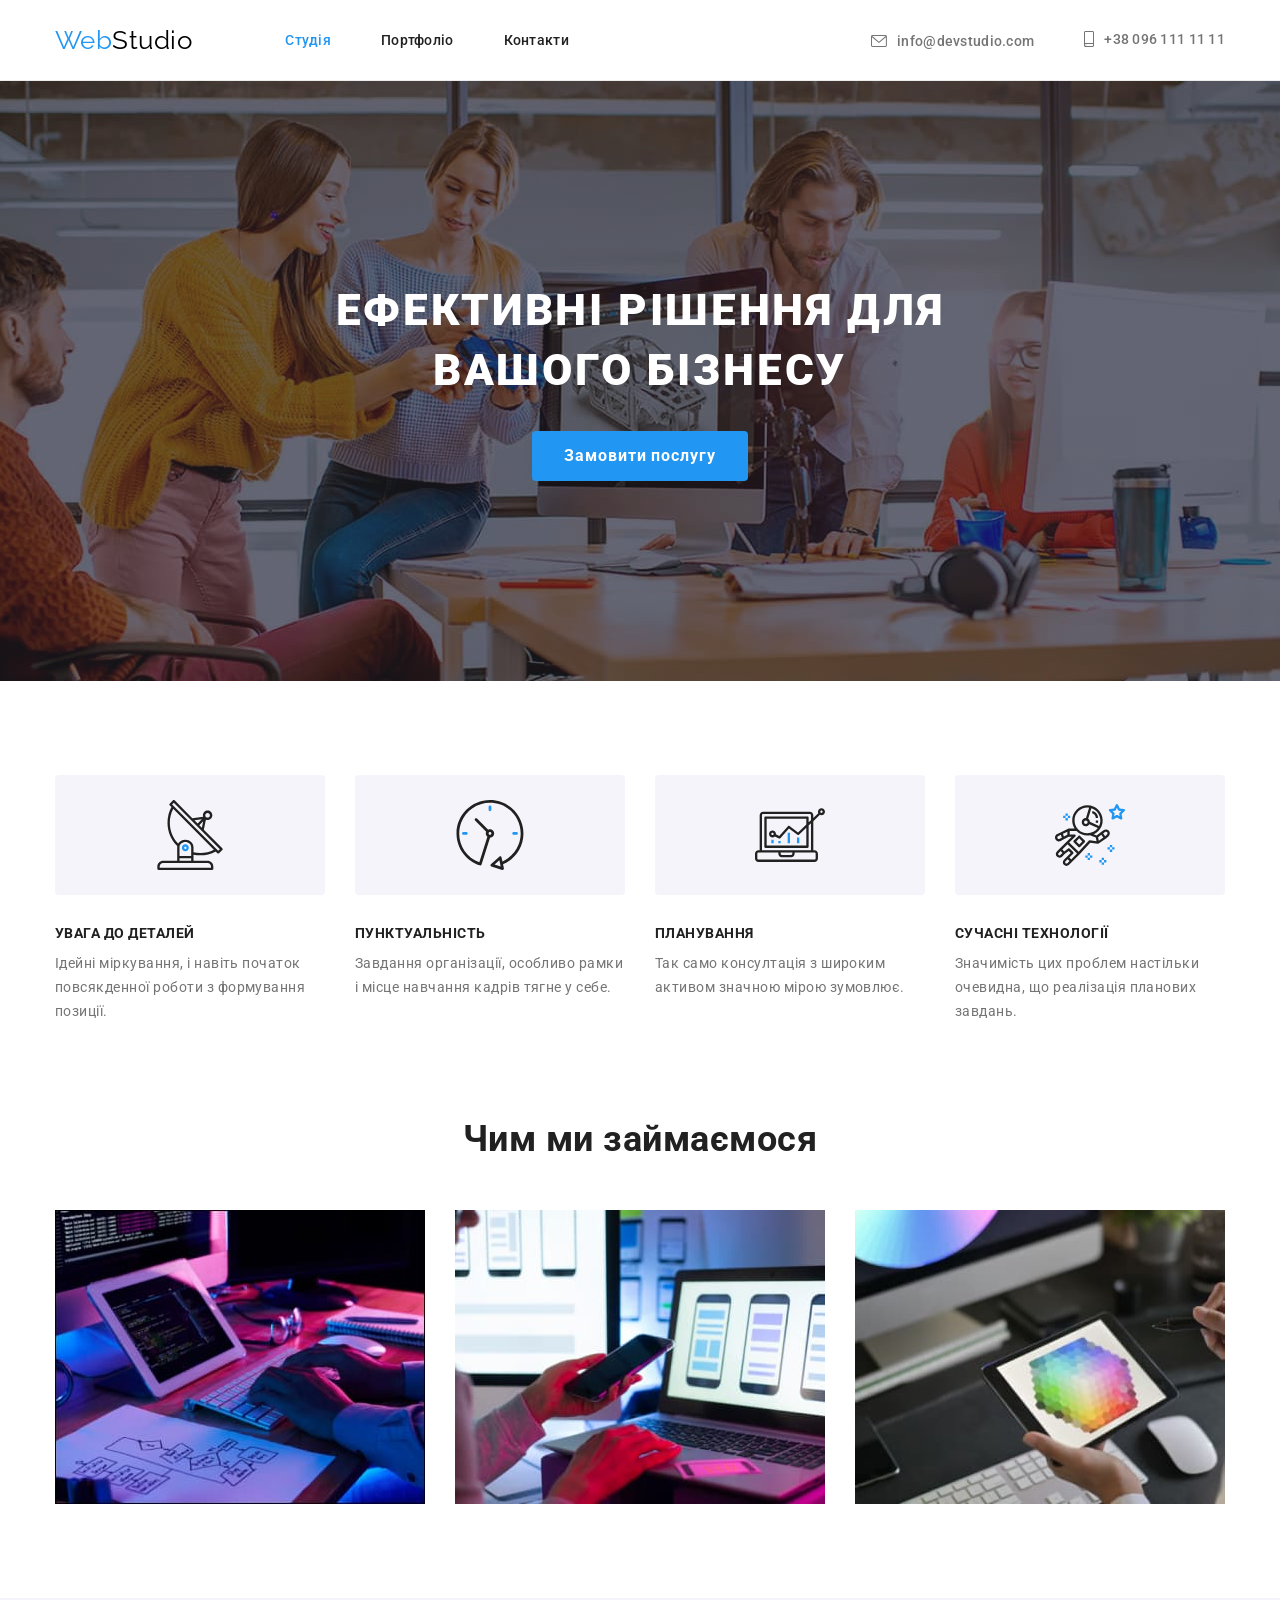
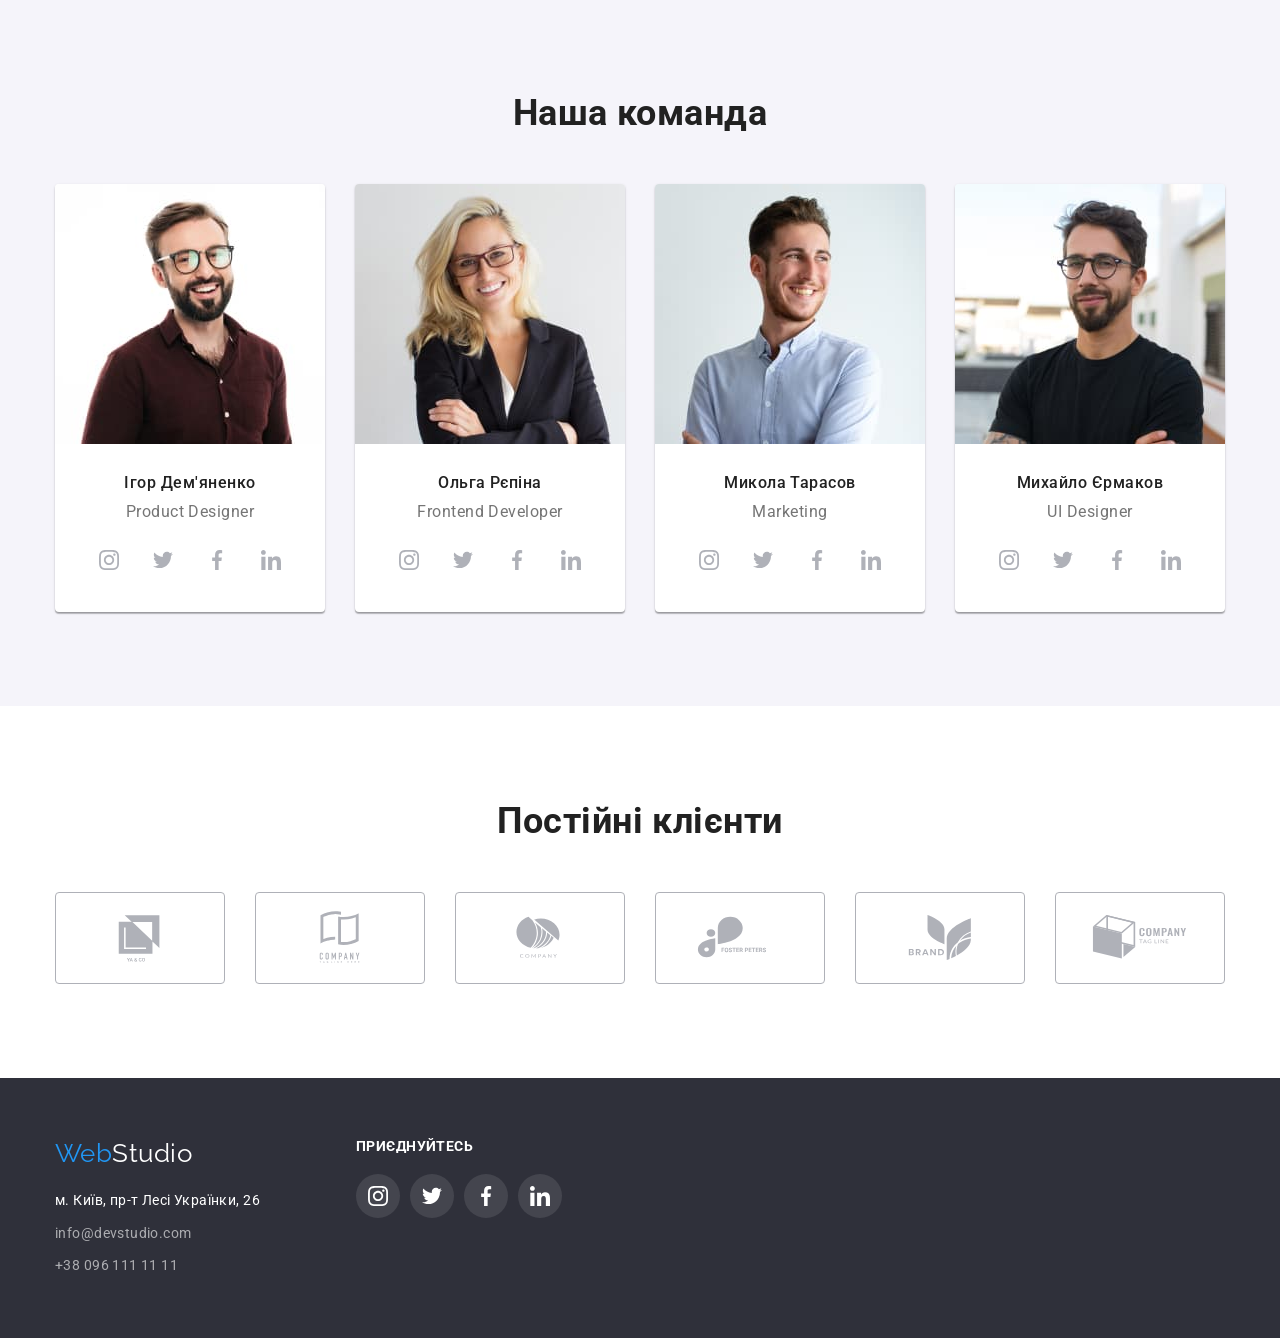
==== index.html @ 8eaf5318 "Клонувала всі файли з попереднього дз" ====
<!DOCTYPE html>
<html lang="uk">
  <head>
    <meta charset="UTF-8" />
    <meta http-equiv="X-UA-Compatible" content="IE=edge" />
    <meta name="viewport" content="width=je, initial-scale=1.0" />
    <title>Студія</title>
    <link rel="preconnect" href="https://fonts.googleapis.com" />
    <link rel="preconnect" href="https://fonts.gstatic.com" crossorigin />
    <link
      href="https://fonts.googleapis.com/css2?family=Raleway:wght@700&family=Roboto:wght@400;500;700;900&display=swap"
      rel="stylesheet"
    />
    <link
      rel="stylesheet"
      href="https://cdnjs.cloudflare.com/ajax/libs/modern-normalize/1.1.0/modern-normalize.min.css"
      integrity="sha512-wpPYUAdjBVSE4KJnH1VR1HeZfpl1ub8YT/NKx4PuQ5NmX2tKuGu6U/JRp5y+Y8XG2tV+wKQpNHVUX03MfMFn9Q=="
      crossorigin="anonymous"
      referrerpolicy="no-referrer"
    />
    <link rel="stylesheet" href="./css/styles.css" />
  </head>
  <body>
    <header class="header">
      <div class="container header-nav">
        <nav class="header-nav">
          <a class="logo link" href="./index.html"> <span class="logo-el">Web</span>Studio </a>

          <ul class="header-nav-list list">
            <li class="header-nav-list-item">
              <a class="link current" href="./index.html">Студія</a>
            </li>
            <li class="header-nav-list-item">
              <a class="link" href="./portfolio.html">Портфоліо</a>
            </li>
            <li class="header-nav-list-item"><a class="link" href="">Контакти</a></li>
          </ul>
        </nav>

        <ul class="header-contact-list list">
          <li class="header-contact-list-item">
            <a class="contact link" href="mailto:info@devstudio.com">
              <svg class="contact-icon" width="16" height="12">
                <use href="./images/icons.svg#icon-envelope"></use>
              </svg>
              info@devstudio.com
            </a>
          </li>
          <li class="header-contact-list-item">
            <a class="contact link" href="tel:+380961111111">
              <svg class="contact-icon" width="10" height="16">
                <use href="./images/icons.svg#icon-smartphone"></use>
              </svg>
              +38 096 111 11 11</a
            >
          </li>
        </ul>
      </div>
    </header>
    <main>
      <section class="hero section overlay">
        <div class="container">
          <h1 class="hero-title">Ефективні рішення для вашого бізнесу</h1>
          <button class="button hero-btn" type="button">Замовити послугу</button>
        </div>
      </section>
      <section class="features section">
        <div class="container">
          <h2 class="visually-hidden">Особливості</h2>
          <ul class="features-list list">
            <li class="features-list-item">
              <div class="icon-thumb">
                <svg class="features-icon">
                  <use href="./images/icons.svg#icon-antenna" width="70" height="70"></use>
                </svg>
              </div>
              <h3 class="features-subtitle">Увага до деталей</h3>
              <p class="features-text">
                Ідейні міркування, і навіть початок повсякденної роботи з формування позиції.
              </p>
            </li>
            <li class="features-list-item">
              <div class="icon-thumb">
                <svg class="features-icon">
                  <use href="./images/icons.svg#icon-clock" width="70" height="70"></use>
                </svg>
              </div>
              <h3 class="features-subtitle">Пунктуальність</h3>
              <p class="features-text">
                Завдання організації, особливо рамки і місце навчання кадрів тягне у себе.
              </p>
            </li>
            <li class="features-list-item">
              <div class="icon-thumb">
                <svg class="features-icon">
                  <use href="./images/icons.svg#icon-diagram" width="70" height="70"></use>
                </svg>
              </div>
              <h3 class="features-subtitle">Планування</h3>
              <p class="features-text">
                Так само консултація з широким активом значною мірою зумовлює.
              </p>
            </li>
            <li class="features-list-item">
              <div class="icon-thumb">
                <svg class="features-icon">
                  <use href="./images/icons.svg#icon-astronaut" width="70" height="70"></use>
                </svg>
              </div>
              <h3 class="features-subtitle">Сучасні технології</h3>
              <p class="features-text">
                Значимість цих проблем настільки очевидна, що реалізація планових завдань.
              </p>
            </li>
          </ul>
        </div>
      </section>
      <section class="tasks section">
        <div class="container">
          <h2 class="section-title">Чим ми займаємося</h2>
          <ul class="tasks-list list">
            <li class="tasks-list-item">
              <img src="./images/img-1.jpg" alt="процес набору коду" width="370" height="294" />
            </li>
            <li class="tasks-list-item">
              <img
                src="./images/img-2.jpg"
                alt="процес створення мобільного застосунку"
                width="370"
                height="294"
              />
            </li>
            <li class="tasks-list-item">
              <img src="./images/img-3.jpg" alt="палітра кольорів" width="370" height="294" />
            </li>
          </ul>
        </div>
      </section>
      <section class="team section">
        <div class="container">
          <h2 class="section-title">Наша команда</h2>
          <ul class="team-list list">
            <li class="team-list-item">
              <img
                src="./images/member-1.jpg"
                alt="молодий бородатий хлопець в окулярах, посміхається"
                width="270"
                height="260"
              />
              <h3 class="team-subtitle">Ігор Дем'яненко</h3>
              <p class="team-dscr">Product Designer</p>
              <ul class="icon-list list">
                <li class="icon-item">
                  <a class="sc-link link" href="">
                    <svg class="sm-icon">
                      <use href="./images/icons.svg#icon-instagram" width="20" height="20"></use>
                    </svg>
                  </a>
                </li>
                <li class="icon-item">
                  <a class="sc-link link" href="">
                    <svg class="sm-icon">
                      <use href="./images/icons.svg#icon-twitter" width="20" height="20"></use>
                    </svg>
                  </a>
                </li>
                <li class="icon-item">
                  <a class="sc-link link" href="">
                    <svg class="sm-icon">
                      <use href="./images/icons.svg#icon-facebook" width="20" height="20"></use>
                    </svg>
                  </a>
                </li>
                <li class="icon-item">
                  <a class="sc-link link" href="">
                    <svg class="sm-icon">
                      <use href="./images/icons.svg#icon-linkedin" width="20" height="20"></use>
                    </svg>
                  </a>
                </li>
              </ul>
            </li>
            <li class="team-list-item">
              <img
                src="./images/member-2.jpg"
                alt="молода білява дівчина в окулярах, посміхається"
                width="270"
                height="260"
              />
              <h3 class="team-subtitle">Ольга Рєпіна</h3>
              <p class="team-dscr">Frontend Developer</p>
              <ul class="icon-list list">
                <li class="icon-item">
                  <a class="sc-link link" href="">
                    <svg class="sm-icon">
                      <use href="./images/icons.svg#icon-instagram" width="20" height="20"></use>
                    </svg>
                  </a>
                </li>
                <li class="icon-item">
                  <a class="sc-link link" href="">
                    <svg class="sm-icon">
                      <use href="./images/icons.svg#icon-twitter" width="20" height="20"></use>
                    </svg>
                  </a>
                </li>
                <li class="icon-item">
                  <a class="sc-link link" href="">
                    <svg class="sm-icon">
                      <use href="./images/icons.svg#icon-facebook" width="20" height="20"></use>
                    </svg>
                  </a>
                </li>
                <li class="icon-item">
                  <a class="sc-link link" href="">
                    <svg class="sm-icon">
                      <use href="./images/icons.svg#icon-linkedin" width="20" height="20"></use>
                    </svg>
                  </a>
                </li>
              </ul>
            </li>
            <li class="team-list-item">
              <img
                src="./images/member-3.jpg"
                alt="молодий хлопець із русим волоссям та карими очима, посміхається"
                width="270"
                height="260"
              />
              <h3 class="team-subtitle">Микола Тарасов</h3>
              <p class="team-dscr">Marketing</p>
              <ul class="icon-list list">
                <li class="icon-item">
                  <a class="sc-link link" href="">
                    <svg class="sm-icon">
                      <use href="./images/icons.svg#icon-instagram" width="20" height="20"></use>
                    </svg>
                  </a>
                </li>
                <li class="icon-item">
                  <a class="sc-link link" href="">
                    <svg class="sm-icon">
                      <use href="./images/icons.svg#icon-twitter" width="20" height="20"></use>
                    </svg>
                  </a>
                </li>
                <li class="icon-item">
                  <a class="sc-link link" href="">
                    <svg class="sm-icon">
                      <use href="./images/icons.svg#icon-facebook" width="20" height="20"></use>
                    </svg>
                  </a>
                </li>
                <li class="icon-item">
                  <a class="sc-link link" href="">
                    <svg class="sm-icon">
                      <use href="./images/icons.svg#icon-linkedin" width="20" height="20"></use>
                    </svg>
                  </a>
                </li>
              </ul>
            </li>
            <li class="team-list-item">
              <img
                src="./images/member-4.jpg"
                alt="молодий бородатий хлопець в окулярах, посміхається"
                width="270"
                height="260"
              />
              <h3 class="team-subtitle">Михайло Єрмаков</h3>
              <p class="team-dscr">UI Designer</p>
              <ul class="icon-list list">
                <li class="icon-item">
                  <a class="sc-link link" href="">
                    <svg class="sm-icon">
                      <use href="./images/icons.svg#icon-instagram" width="20" height="20"></use>
                    </svg>
                  </a>
                </li>
                <li class="icon-item">
                  <a class="sc-link link" href="">
                    <svg class="sm-icon">
                      <use href="./images/icons.svg#icon-twitter" width="20" height="20"></use>
                    </svg>
                  </a>
                </li>
                <li class="icon-item">
                  <a class="sc-link link" href="">
                    <svg class="sm-icon">
                      <use href="./images/icons.svg#icon-facebook" width="20" height="20"></use>
                    </svg>
                  </a>
                </li>
                <li class="icon-item">
                  <a class="sc-link link" href="">
                    <svg class="sm-icon">
                      <use href="./images/icons.svg#icon-linkedin" width="20" height="20"></use>
                    </svg>
                  </a>
                </li>
              </ul>
            </li>
          </ul>
        </div>
      </section>
      <section class="clients section">
        <div class="container">
          <h2 class="section-title">Постійні клієнти</h2>
          <ul class="clients-list list">
            <li class="clients-list-item">
              <a href="" class="clients-logo-link link">
                <svg class="client-logo-icon">
                  <use href="./images/icons.svg#icon-client-1"></use>
                </svg>
              </a>
            </li>
            <li class="clients-list-item">
              <a href="" class="clients-logo-link link">
                <svg class="client-logo-icon">
                  <use href="./images/icons.svg#icon-client-2"></use>
                </svg>
              </a>
            </li>
            <li class="clients-list-item">
              <a href="" class="clients-logo-link link">
                <svg class="client-logo-icon">
                  <use href="./images/icons.svg#icon-client-3"></use>
                </svg>
              </a>
            </li>
            <li class="clients-list-item">
              <a href="" class="clients-logo-link link">
                <svg class="client-logo-icon">
                  <use href="./images/icons.svg#icon-client-4"></use>
                </svg>
              </a>
            </li>
            <li class="clients-list-item">
              <a href="" class="clients-logo-link link">
                <svg class="client-logo-icon">
                  <use href="./images/icons.svg#icon-client-5"></use>
                </svg>
              </a>
            </li>
            <li class="clients-list-item">
              <a href="" class="clients-logo-link link">
                <svg class="client-logo-icon">
                  <use href="./images/icons.svg#icon-client-6"></use>
                </svg>
              </a>
            </li>
          </ul>
        </div>
      </section>
    </main>
    <footer class="bottom">
      <div class="container footer-cont">
        <div class="address-cont">
          <a class="logo link" href="./index.html">
            <span class="logo-el">Web</span><span class="logo-second-el">Studio</span>
          </a>

          <address class="bottom-address">
            <ul class="list">
              <li class="item">
                <a
                  class="location link"
                  href="https://goo.gl/maps/XTCoDR42a1oY24pP7"
                  target="_blank"
                  rel="noopener noreferrer nofollow"
                  >м. Київ, пр-т Лесі Українки, 26</a
                >
              </li>
              <li class="item">
                <a class="contact link" href="mailto:info@devstudio.com">info@devstudio.com</a>
              </li>
              <li class="item">
                <a class="contact link" href="tel:+380961111111">+38 096 111 11 11</a>
              </li>
            </ul>
          </address>
        </div>

        <div class="footer-sm-links">
          <p class="footer-text">приєднуйтесь</p>
          <ul class="fotter-sm-links-list list">
            <li class="footer-sm-item">
              <a href="" class="footer-sm-link link">
                <svg class="footer-link-icon">
                  <use href="./images/icons.svg#icon-instagram" width="20" height="20"></use>
                </svg>
              </a>
            </li>
            <li class="footer-sm-item">
              <a href="" class="footer-sm-link link">
                <svg class="footer-link-icon">
                  <use href="./images/icons.svg#icon-twitter" width="20" height="20"></use>
                </svg>
              </a>
            </li>
            <li class="footer-sm-item">
              <a href="" class="footer-sm-link link">
                <svg class="footer-link-icon">
                  <use href="./images/icons.svg#icon-facebook" width="20" height="20"></use>
                </svg>
              </a>
            </li>
            <li class="footer-sm-item">
              <a href="" class="footer-sm-link link">
                <svg class="footer-link-icon">
                  <use href="./images/icons.svg#icon-linkedin" width="20" height="20"></use>
                </svg>
              </a>
            </li>
          </ul>
        </div>
      </div>
    </footer>
  </body>
</html>
---- css/styles.css ----
:root {
  --card-set-gap-margin: 30px;

  --primary-text-color: #757575;
  --title-text-color: #212121;
  --link-address-bottom-color: rgba(255, 255, 255, 0.6);
  --accent-color: #2196f3;
  --logo-second-color: #000000;

  --primary-white-color: #ffffff;
  --accent-background-color: #2f303a;
  --second-accent-background-color: #f5f4fa;
}

body {
  background-color: var(--primary-white-color);
  color: var(--primary-text-color);
  font-family: 'Roboto', sans-serif;
  letter-spacing: 0.03em;
}

h1,
h2,
h3,
h4,
h5,
h6,
p {
  margin: 0;
}
img {
  display: block;
  max-width: 100%;
}
/* Центрування контенту */
.container {
  width: 1200px;
  margin-left: auto;
  margin-right: auto;
  padding-left: 15px;
  padding-right: 15px;
}
.section {
  padding-top: 94px;
  padding-bottom: 94px;
}
/* Обнулення маркування списків */
.list {
  list-style: none;
  padding-left: 0;
  margin-top: 0;
  margin-bottom: 0;
}

/*Загальне для посилань*/
.link {
  text-decoration: none;
  color: var(--primary-text-color);
}

/* Загальне для кнопок */
.button {
  display: inline-block;
  border: transparent;
  border-radius: 4px;
  font-family: inherit;
  letter-spacing: 0.03em;
  cursor: pointer;
  padding-left: 0;
  padding-right: 0;
}
.visually-hidden {
  position: absolute;
  white-space: nowrap;
  width: 1px;
  height: 1px;
  overflow: hidden;
  border: 0;
  padding: 0;
  clip: rect(0 0 0 0);
  clip-path: inset(50%);
  margin: -1px;
}

/* ----------HEADER---------- */
.header {
  width: auto;
  border-bottom: 1px solid #ececec;
}

/* Лого */
.logo {
  color: var(--logo-second-color);
  font-family: 'Raleway', sans-serif;
  font-size: 26px;
  line-height: 1.19;
}
.logo-el {
  color: var(--accent-color);
}

/*Навігація*/
.header-nav {
  display: flex;
  align-items: center;
}

.header-nav-list {
  font-weight: 500;
  display: flex;
  margin-top: 0;
  margin-bottom: 0;
  margin-left: 93px;
}
.header-nav-list-item + .header-nav-list-item {
  margin-left: 50px;
}
.header-nav-list .link {
  display: block;
  padding-top: 32px;
  padding-bottom: 32px;

  color: var(--title-text-color);
  letter-spacing: 0.02em;
  font-size: 14px;
  line-height: 1.17;
}
.header-nav-list .link:hover,
.header-nav-list .link:focus {
  color: var(--accent-color);
}
.header-contact-list {
  display: flex;
  align-items: baseline;
  margin-left: auto;
}

.header-contact-list-item + .header-contact-list-item {
  margin-left: 50px;
}

/* Виділення поточної сторінки кольором*/
.header-nav-list .link.current {
  color: var(--accent-color);
}
/* Виділення і псевдостани посилань на сторінки*/
.header .contact {
  color: var(--primary-text-color);
  fill: var(--primary-text-color);
  letter-spacing: 0.02em;
  font-weight: 500;
  font-size: 14px;
}

.header-contact-list-item .contact {
  display: flex;
  align-items: center;
}
.contact-icon {
  fill: currentColor;
  margin-right: 10px;
}

.contact.link:hover,
.contact.link:focus {
  color: var(--accent-color);
}

/* -------CТУДІЯ-------*/

/* Герой */
.hero {
  width: auto;
  height: 600px;
  padding-top: 200px;
  padding-bottom: 200px;

  text-align: center;
}
.overlay {
  margin-left: auto;
  margin-right: auto;

  height: 600px;
  max-width: 1600px;
  background-color: var(--accent-background-color);
  background-image: linear-gradient(rgba(47, 48, 58, 0.4), rgba(47, 48, 58, 0.4)),
    url(../images/fone-img.jpg);
  background-repeat: no-repeat;
  background-size: cover;
  background-position: top;
}
.hero-title {
  max-width: 696px;
  margin: auto;
  margin-bottom: 30px;

  color: var(--primary-white-color);
  font-size: 44px;
  line-height: 1.36;
  font-weight: 900;
  letter-spacing: 0.06em;
  text-align: center;
  text-transform: uppercase;
}

/* Кнопка Замовити послугу */
.btn {
  display: flex;
  justify-content: center;
}
.hero-btn {
  padding-top: 10px;
  padding-bottom: 10px;
  width: 216px;

  color: var(--primary-white-color);
  background-color: var(--accent-color);
  letter-spacing: 0.06em;
  font-size: 16px;
  line-height: 1.875;
  font-weight: 700;
}

/* Особливості */
/* h2 */
.section-title {
  margin-bottom: 50px;

  color: var(--title-text-color);
  font-size: 36px;
  line-height: 1.17;
  font-weight: 700;
  text-align: center;
}
.features {
  width: auto;
  padding-bottom: 0;
}
.features-list {
  display: flex;
  flex-wrap: wrap;
  align-items: flex-start;
  justify-content: center;
  width: 1200px;
  margin: 0;
  padding: 0;
  margin-right: calc(-1 + var(--card-set-gap-margin));
}
.features-list-item {
  width: 270px;
  flex-basis: calc(100% / 3 var(--card-set-gap-margin));
  margin-right: var(--card-set-gap-margin);
}
.icon-thumb {
  display: flex;
  justify-content: center;
  align-items: center;
  margin-bottom: 30px;
  border-radius: 4px;
  width: 270px;
  height: 120px;
  background-color: var(--second-accent-background-color);
}
.features-icon {
  width: 70px;
  height: 70px;
}
.features-subtitle {
  margin-bottom: 10px;

  font-size: 14px;
  line-height: 1.17;
  color: var(--title-text-color);
  text-transform: uppercase;
}
.features-text {
  margin-bottom: 0;
  font-size: 14px;
  line-height: 1.71;
}

/* Чим ми займаємося */
.tasks {
  width: auto;
}
.tasks-list {
  display: flex;
  justify-content: center;
  flex-wrap: wrap;
  width: 1200px;
  margin: 0;
  padding: 0;
  margin-right: calc(-1 + var(--card-set-gap-margin));
}
.tasks-list-item {
  flex-basis: calc(100% / 3 var(--card-set-gap-margin));
  margin-right: var(--card-set-gap-margin);
}

/* Наша команда */
.team {
  background-color: var(--second-accent-background-color);
  width: auto;
}
.team-list {
  display: flex;
  justify-content: center;
  flex-wrap: wrap;
  width: 1200px;
  margin: 0;
  padding: 0;
  margin-right: calc(-1 + var(--card-set-gap-margin));
}
.team-list img {
  margin-bottom: 30px;
}
.team-list-item {
  flex-basis: calc(100% / 4 var(--card-set-gap-margin));
  margin-right: var(--card-set-gap-margin);
  padding-top: 0;
  padding-bottom: 30px;
  width: 270px;
  background-color: var(--primary-white-color);
  border: transparent;
  border-radius: 4px;
  box-shadow: 0px 1px 3px rgba(0, 0, 0, 0.12), 0px 1px 1px rgba(0, 0, 0, 0.14),
    0px 2px 1px rgba(0, 0, 0, 0.2);
  overflow: hidden;
}
.team .title {
  color: var(--title-text-color);
}
.team-subtitle {
  margin-bottom: 10px;

  color: var(--title-text-color);
  font-size: 16px;
  line-height: 1.18;
  font-weight: 500;
  text-align: center;
}
.team-dscr {
  margin-bottom: 0px;

  font-size: 16px;
  line-height: 1.18;
  text-align: center;
}
.icon-list {
  display: flex;
  justify-content: center;
  gap: 10px;
}
.icon-item {
  margin-top: 16px;
}
.sc-link {
  display: flex;
  justify-content: center;
  align-items: center;
  width: 44px;
  height: 44px;
  border-radius: 50%;
  color: #afb1b8;
}
.sm-icon {
  width: 20px;
  height: 20px;
  fill: currentColor;
}
.sc-link:hover,
.sc-link:focus {
  background-color: var(--accent-color);
  color: var(--primary-white-color);
}
.clients {
  width: auto;
}
.clients-list {
  display: flex;
  justify-content: center;
  align-items: center;
  gap: 30px;
}
.clients-logo-link {
  display: flex;
  justify-content: center;
  align-items: center;
  width: 170px;
  height: 92px;
  color: #afb1b8;
  border: 1px solid #afb1b8;
  border-radius: 4px;
}
.client-logo-icon {
  fill: currentColor;
  width: 106px;
  height: 60px;
}
.clients-logo-link:hover,
.clients-logo-link:focus {
  color: var(--accent-color);
  border: 1px solid var(--accent-color);
}
/* Посилання на СОЦ. Мережі */

/* --------ПОРТФОЛІО----------
 */
/* Кнопки*/

.porfolio-filter-list {
  display: flex;
  align-items: center;
  justify-content: center;
  margin-bottom: 50px;
}

.porfolio-btn {
  display: block;
  padding-top: 6px;
  padding-bottom: 6px;
  padding-left: 22px;
  padding-right: 22px;

  color: var(--title-text-color);
  font-size: 16px;
  line-height: 1.62;
  font-weight: 500;
  background-color: var(--second-accent-background-color);
}
.porfolio-filter-list .main {
  padding-left: 25px;
  padding-right: 25px;
}

.filter-list-item + .filter-list-item {
  margin-left: 8px;
}

.porfolio-btn:hover,
.porfolio-btn:focus {
  background-color: var(--accent-color);
  color: var(--primary-white-color);
  box-shadow: 0px 3px 1px rgba(0, 0, 0, 0.1), 0px 1px 2px rgba(0, 0, 0, 0.08),
    0px 2px 2px rgba(0, 0, 0, 0.12);
}

/* Картки з проєктами */
.portfolio-card-set {
  display: flex;
  flex-wrap: wrap;
  width: 1200px;
  margin: 0;
  padding: 0;
  margin-bottom: calc(-1 + var(--card-set-gap-margin));
  margin-right: calc(-1 + var(--card-set-gap-margin));
}
.portfolio-card-set > .card {
  flex-basis: calc(100% / 3 var(--card-set-gap-margin));
  margin-right: var(--card-set-gap-margin);
  margin-bottom: var(--card-set-gap-margin);
}

.card-set-link {
  text-decoration: none;
  display: block;
}

.card-dscr {
  padding: 20px 24px;
  border: 1px solid #eeeeee;
}
.card-dscr > .title {
  margin-bottom: 4px;
  color: var(--title-text-color);
  font-size: 18px;
  line-height: 2;
  letter-spacing: 0.06em;
}
.card-dscr > .text {
  margin-bottom: 20;

  color: var(--primary-text-color);
  font-size: 16px;
  line-height: 1.87;
  letter-spacing: 0.03em;
}
.card-set-link:hover,
.card-set-link:focus {
  box-shadow: 0px 1px 1px rgba(0, 0, 0, 0.12), 0px 4px 4px rgba(0, 0, 0, 0.06),
    1px 4px 6px rgba(0, 0, 0, 0.16);
}
/* ----------FOOTER---------- */
.bottom {
  display: flex;
  background-color: var(--accent-background-color);
  width: auto;
  padding-top: 60px;
  padding-bottom: 60px;
}

.logo-second-el {
  padding-top: 60px;
  padding-bottom: 60px;
  color: var(--primary-white-color);
}

.bottom-address {
  font-style: normal;
  font-size: 14px;
  line-height: 1.71;
  margin-top: 20px;
}

.bottom-address .item + .item {
  margin-top: 9px;
}

.location {
  color: var(--primary-white-color);
  letter-spacing: 0.03em;
}
.bottom .contact {
  color: var(--link-address-bottom-color);
  letter-spacing: 0.03em;
}
.footer-cont {
  display: flex;
}
.address-cont {
  margin-right: 70px;
  width: 231px;
}
.footer-sm-links {
  display: inline-block;
  align-items: flex-start;
}
.footer-sm-links .footer-sm-link {
  background-color: rgba(255, 255, 255, 0.1);
}
.footer-text {
  display: block;
  color: var(--primary-white-color);
  font-size: 14px;
  line-height: 1.172;
  letter-spacing: 0.03em;
  text-transform: uppercase;
  font-weight: 700;
  margin-bottom: 20px;
}
.fotter-sm-links-list {
  display: flex;
  align-items: flex-start;
  justify-content: center;
  align-items: center;
  gap: 10px;
}
.footer-sm-item {
  display: block;
}
.footer-sm-link {
  display: flex;
  justify-content: center;
  align-items: center;
  color: var(--primary-white-color);
  background-color: inherit;
  border-radius: 50%;
  width: 44px;
  height: 44px;
}
.footer-sm-link:hover,
.footer-sm-link:focus {
  background-color: var(--accent-color);
  color: var(--primary-white-color);
}
.footer-link-icon {
  width: 20px;
  height: 20px;
  fill: currentColor;
}
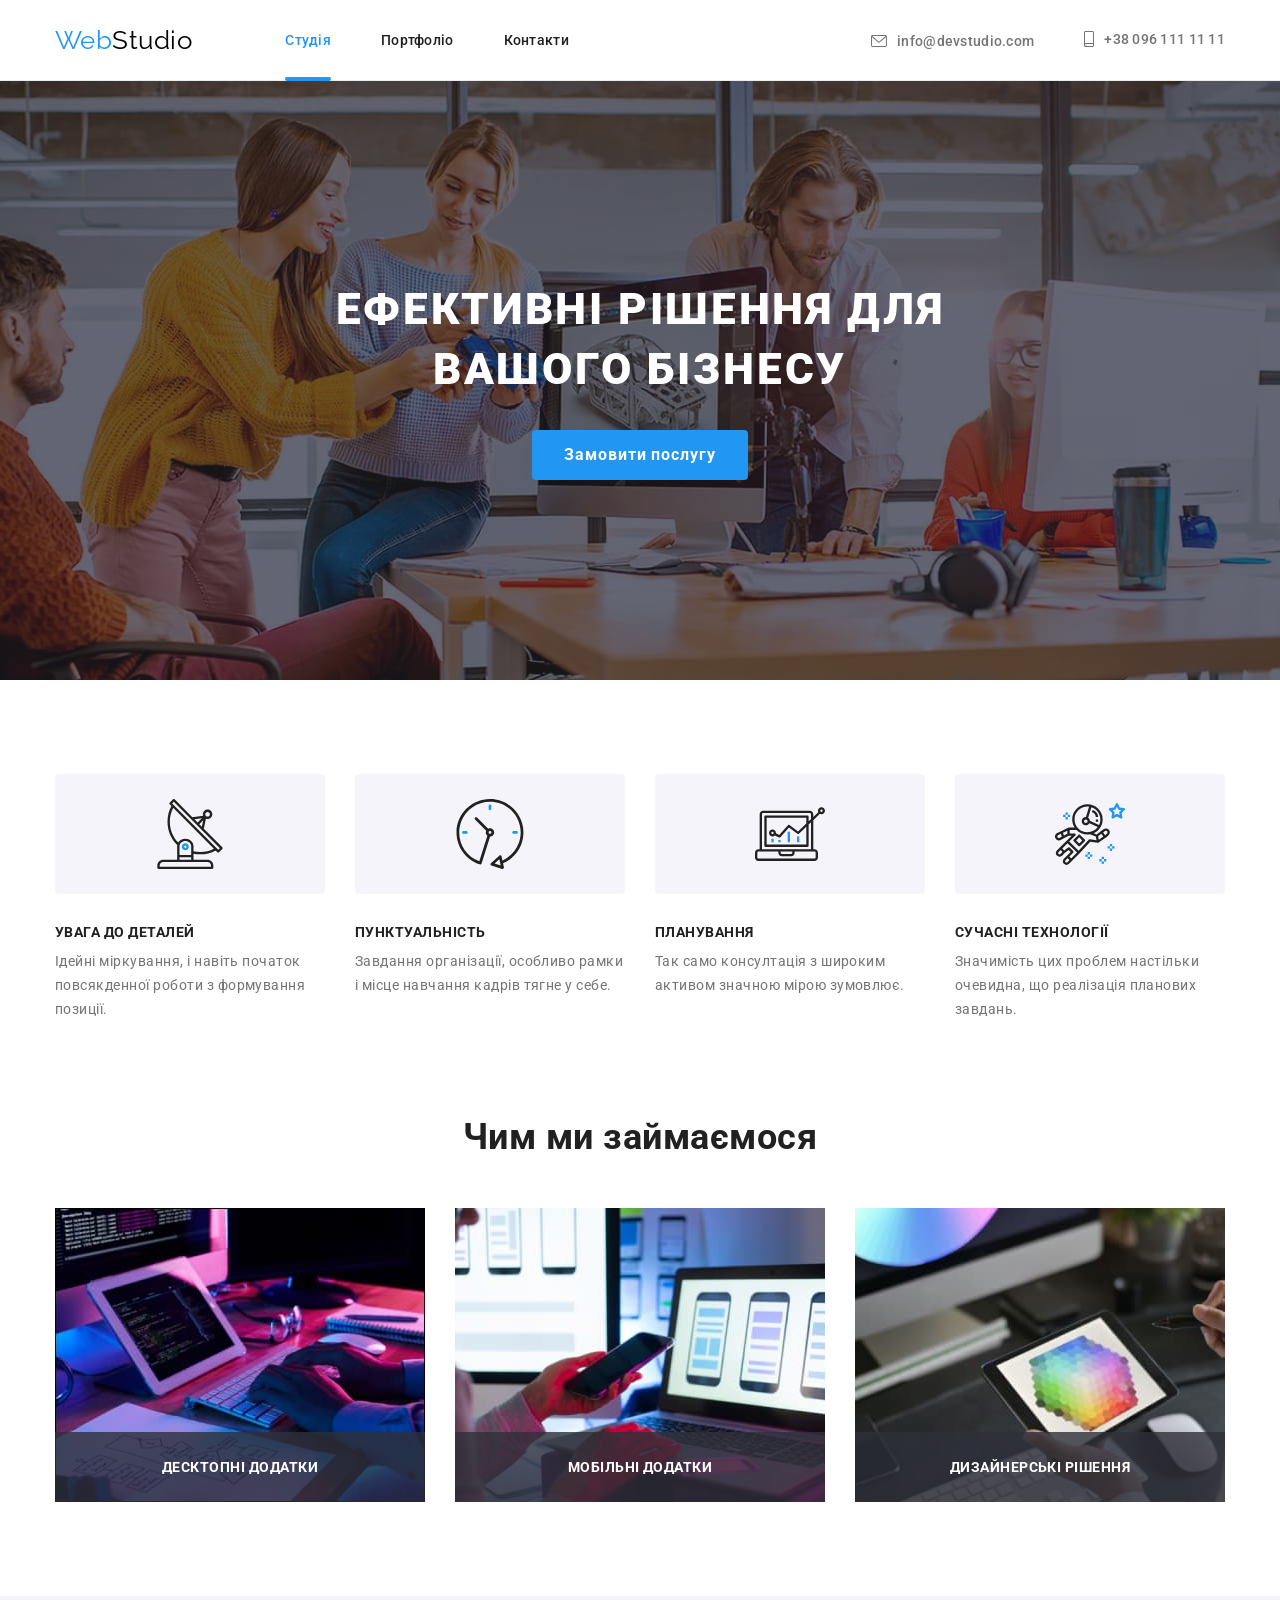
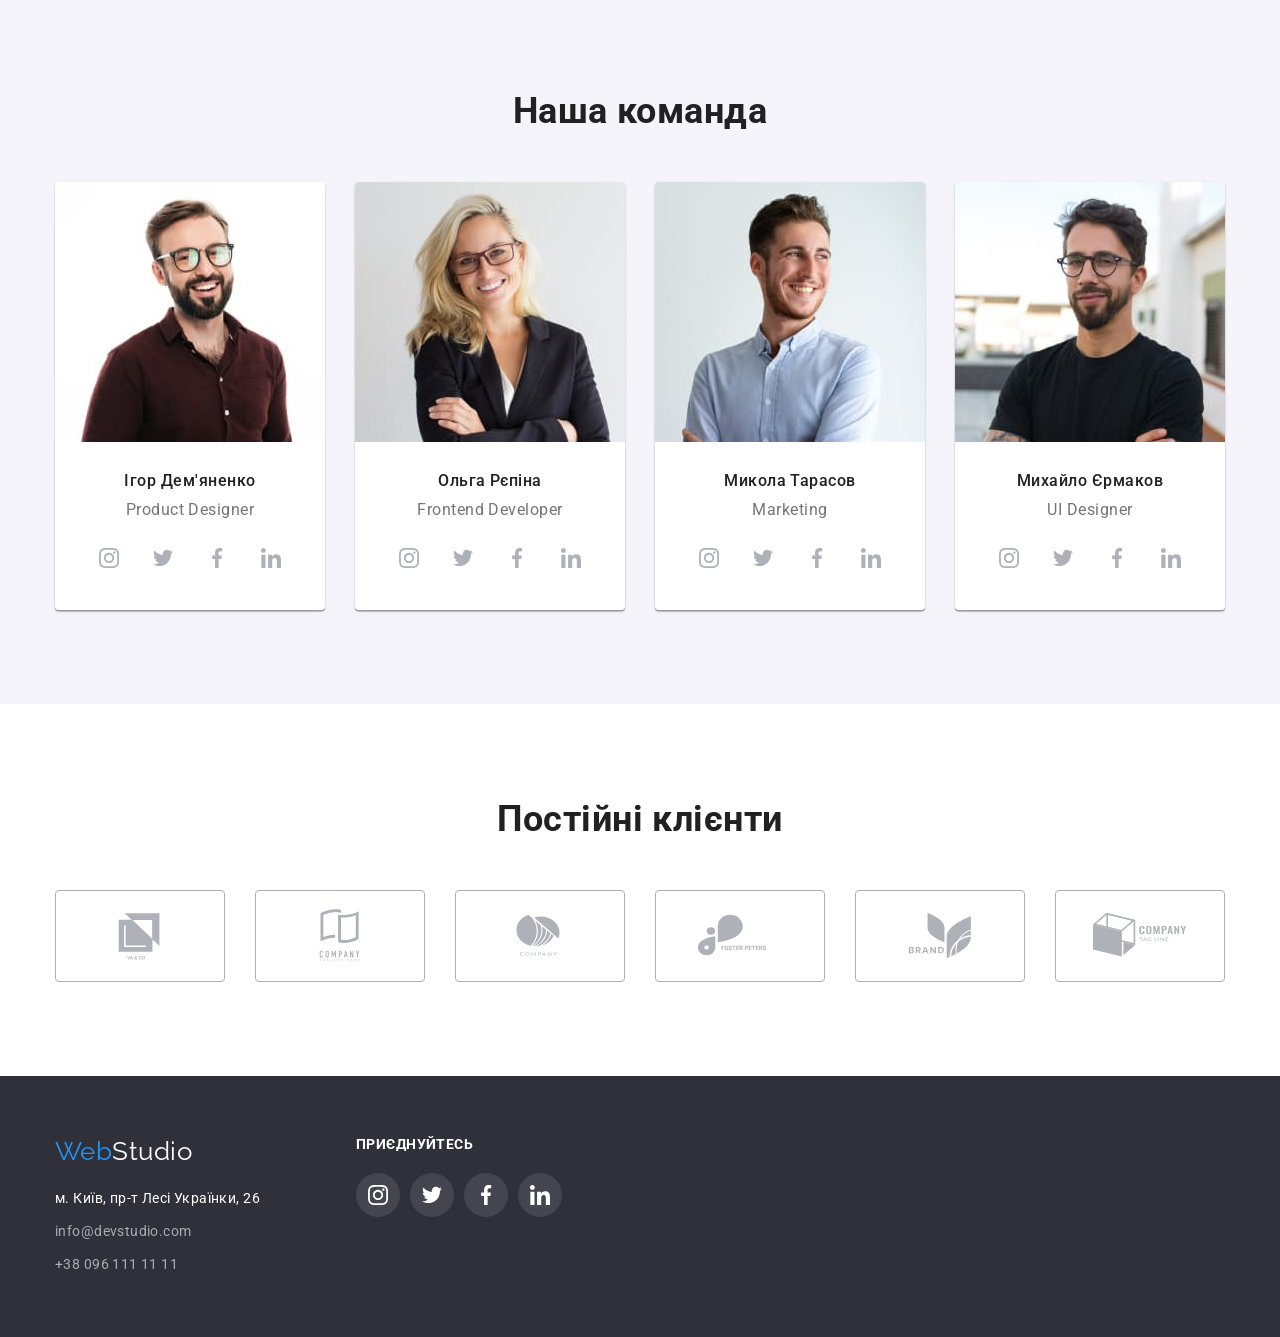
==== commit ae64ff84: "Додала модальне вікно" ====
--- a/index.html
+++ b/index.html
@@ -61,7 +61,16 @@
       <section class="hero section overlay">
         <div class="container">
           <h1 class="hero-title">Ефективні рішення для вашого бізнесу</h1>
-          <button class="button hero-btn" type="button">Замовити послугу</button>
+          <button class="button hero-btn" data-modal-open type="button">Замовити послугу</button>
+        </div>
+        <div class="backdrop is-hidden" data-modal>
+          <div class="modal">
+            <button class="modal-close-btn" type="button" data-modal-close>
+              <svg class="modal-close-btn-icon">
+                <use href="./images/icons.svg#icon-close" width="30" hieght="30"></use>
+              </svg>
+            </button>
+          </div>
         </div>
       </section>
       <section class="features section">
@@ -120,18 +129,36 @@
           <h2 class="section-title">Чим ми займаємося</h2>
           <ul class="tasks-list list">
             <li class="tasks-list-item">
-              <img src="./images/img-1.jpg" alt="процес набору коду" width="370" height="294" />
-            </li>
+              <div class="tasks-thumb">
+                <img src="./images/img-1.jpg" alt="процес набору коду" width="370" height="294" />
+                <div class="tasks-title">
+                  <h3 class="tasks-title-text">Десктопні додатки</h3>
+                </div>
+              </div>
+            </li>
+
             <li class="tasks-list-item">
-              <img
-                src="./images/img-2.jpg"
-                alt="процес створення мобільного застосунку"
-                width="370"
-                height="294"
-              />
-            </li>
+              <div class="tasks-thumb">
+                <img
+                  src="./images/img-2.jpg"
+                  alt="процес створення мобільного застосунку"
+                  width="370"
+                  height="294"
+                />
+                <div class="tasks-title">
+                  <h3 class="tasks-title-text">Мобільні додатки</h3>
+                </div>
+              </div>
+            </li>
+
             <li class="tasks-list-item">
-              <img src="./images/img-3.jpg" alt="палітра кольорів" width="370" height="294" />
+              <div class="tasks-thumb">
+                <img src="./images/img-3.jpg" alt="палітра кольорів" width="370" height="294" />
+
+                <div class="tasks-title">
+                  <h3 class="tasks-title-text">Дизайнерські рішення</h3>
+                </div>
+              </div>
             </li>
           </ul>
         </div>
@@ -416,5 +443,7 @@
         </div>
       </div>
     </footer>
+
+    <script src="./js/modal.js"></script>
   </body>
 </html>
--- a/css/styles.css
+++ b/css/styles.css
@@ -13,6 +13,7 @@
 }
 
 body {
+  padding-top: 80px;
   background-color: var(--primary-white-color);
   color: var(--primary-text-color);
   font-family: 'Roboto', sans-serif;
@@ -35,6 +36,7 @@
 /* Центрування контенту */
 .container {
   width: 1200px;
+
   margin-left: auto;
   margin-right: auto;
   padding-left: 15px;
@@ -46,10 +48,11 @@
 }
 /* Обнулення маркування списків */
 .list {
-  list-style: none;
   padding-left: 0;
   margin-top: 0;
   margin-bottom: 0;
+
+  list-style: none;
 }
 
 /*Загальне для посилань*/
@@ -62,21 +65,26 @@
 .button {
   display: inline-block;
   border: transparent;
+
+  padding-left: 0;
+  padding-right: 0;
+
+  cursor: pointer;
   border-radius: 4px;
+
   font-family: inherit;
   letter-spacing: 0.03em;
-  cursor: pointer;
-  padding-left: 0;
-  padding-right: 0;
 }
 .visually-hidden {
   position: absolute;
   white-space: nowrap;
+
   width: 1px;
   height: 1px;
+  padding: 0;
+  border: 0;
+
   overflow: hidden;
-  border: 0;
-  padding: 0;
   clip: rect(0 0 0 0);
   clip-path: inset(50%);
   margin: -1px;
@@ -84,7 +92,14 @@
 
 /* ----------HEADER---------- */
 .header {
-  width: auto;
+  position: fixed;
+  top: 0;
+  left: 0;
+
+  width: 100%;
+
+  z-index: 1;
+  background-color: var(--primary-white-color);
   border-bottom: 1px solid #ececec;
 }
 
@@ -106,14 +121,18 @@
 }
 
 .header-nav-list {
-  font-weight: 500;
   display: flex;
   margin-top: 0;
   margin-bottom: 0;
   margin-left: 93px;
+
+  font-weight: 500;
 }
 .header-nav-list-item + .header-nav-list-item {
   margin-left: 50px;
+}
+.header-nav-list-item {
+  position: relative;
 }
 .header-nav-list .link {
   display: block;
@@ -132,6 +151,7 @@
 .header-contact-list {
   display: flex;
   align-items: baseline;
+
   margin-left: auto;
 }
 
@@ -143,6 +163,19 @@
 .header-nav-list .link.current {
   color: var(--accent-color);
 }
+.current::after {
+  position: absolute;
+  bottom: -1px;
+  right: 0;
+
+  width: 100%;
+  height: 4px;
+
+  content: '';
+  border-radius: 2px;
+  background-color: var(--accent-color);
+}
+
 /* Виділення і псевдостани посилань на сторінки*/
 .header .contact {
   color: var(--primary-text-color);
@@ -183,17 +216,18 @@
 
   height: 600px;
   max-width: 1600px;
+
+  background-position: top;
+  background-size: cover;
+  background-repeat: no-repeat;
   background-color: var(--accent-background-color);
   background-image: linear-gradient(rgba(47, 48, 58, 0.4), rgba(47, 48, 58, 0.4)),
     url(../images/fone-img.jpg);
-  background-repeat: no-repeat;
-  background-size: cover;
-  background-position: top;
 }
 .hero-title {
-  max-width: 696px;
   margin: auto;
   margin-bottom: 30px;
+  max-width: 696px;
 
   color: var(--primary-white-color);
   font-size: 44px;
@@ -210,9 +244,9 @@
   justify-content: center;
 }
 .hero-btn {
+  width: 216px;
   padding-top: 10px;
   padding-bottom: 10px;
-  width: 216px;
 
   color: var(--primary-white-color);
   background-color: var(--accent-color);
@@ -221,7 +255,51 @@
   line-height: 1.875;
   font-weight: 700;
 }
-
+.backdrop.is-hidden {
+  opacity: 0;
+  pointer-events: none;
+}
+.backdrop {
+  position: fixed;
+  top: 0;
+  left: 0;
+
+  width: 100%;
+  height: 100%;
+
+  background-color: rgba(0, 0, 0, 0.2);
+  z-index: 2;
+}
+.modal {
+  position: absolute;
+  top: 50%;
+  left: 50%;
+  transform: translate(-50%, -50%);
+
+  min-width: 528px;
+  min-height: 581px;
+
+  background-color: var(--primary-white-color);
+}
+.modal-close-btn {
+  display: flex;
+  align-items: center;
+  justify-content: center;
+  position: absolute;
+  top: 8px;
+  right: 8px;
+
+  padding: 0;
+  width: 30px;
+  height: 30px;
+  cursor: pointer;
+  background-color: transparent;
+  border: none;
+}
+.modal-close-btn-icon {
+  width: 30px;
+  height: 30px;
+}
 /* Особливості */
 /* h2 */
 .section-title {
@@ -242,6 +320,7 @@
   flex-wrap: wrap;
   align-items: flex-start;
   justify-content: center;
+
   width: 1200px;
   margin: 0;
   padding: 0;
@@ -256,10 +335,12 @@
   display: flex;
   justify-content: center;
   align-items: center;
+
+  width: 270px;
+  height: 120px;
   margin-bottom: 30px;
   border-radius: 4px;
-  width: 270px;
-  height: 120px;
+
   background-color: var(--second-accent-background-color);
 }
 .features-icon {
@@ -276,6 +357,7 @@
 }
 .features-text {
   margin-bottom: 0;
+
   font-size: 14px;
   line-height: 1.71;
 }
@@ -288,6 +370,7 @@
   display: flex;
   justify-content: center;
   flex-wrap: wrap;
+
   width: 1200px;
   margin: 0;
   padding: 0;
@@ -298,6 +381,33 @@
   margin-right: var(--card-set-gap-margin);
 }
 
+.tasks-thumb {
+  position: relative;
+}
+.tasks-thumb .tasks-subtitle-text {
+  opacity: 1;
+}
+.tasks-title {
+  display: flex;
+  align-items: center;
+  justify-content: center;
+  position: absolute;
+
+  width: 100%;
+  bottom: 0;
+  right: 0;
+  padding-top: 27px;
+  padding-bottom: 27px;
+
+  background: rgba(47, 48, 58, 0.8);
+}
+
+.tasks-title-text {
+  color: var(--primary-white-color);
+  line-height: 1.172;
+  font-size: 14px;
+  text-transform: uppercase;
+}
 /* Наша команда */
 .team {
   background-color: var(--second-accent-background-color);
@@ -307,9 +417,11 @@
   display: flex;
   justify-content: center;
   flex-wrap: wrap;
+
   width: 1200px;
   margin: 0;
   padding: 0;
+
   margin-right: calc(-1 + var(--card-set-gap-margin));
 }
 .team-list img {
@@ -317,16 +429,19 @@
 }
 .team-list-item {
   flex-basis: calc(100% / 4 var(--card-set-gap-margin));
+
   margin-right: var(--card-set-gap-margin);
   padding-top: 0;
   padding-bottom: 30px;
+
   width: 270px;
+
+  overflow: hidden;
+  border: transparent;
   background-color: var(--primary-white-color);
-  border: transparent;
   border-radius: 4px;
   box-shadow: 0px 1px 3px rgba(0, 0, 0, 0.12), 0px 1px 1px rgba(0, 0, 0, 0.14),
     0px 2px 1px rgba(0, 0, 0, 0.2);
-  overflow: hidden;
 }
 .team .title {
   color: var(--title-text-color);
@@ -359,8 +474,10 @@
   display: flex;
   justify-content: center;
   align-items: center;
+
   width: 44px;
   height: 44px;
+
   border-radius: 50%;
   color: #afb1b8;
 }
@@ -387,11 +504,13 @@
   display: flex;
   justify-content: center;
   align-items: center;
+
   width: 170px;
   height: 92px;
-  color: #afb1b8;
+
   border: 1px solid #afb1b8;
   border-radius: 4px;
+  color: #afb1b8;
 }
 .client-logo-icon {
   fill: currentColor;
@@ -450,9 +569,11 @@
 .portfolio-card-set {
   display: flex;
   flex-wrap: wrap;
+
   width: 1200px;
   margin: 0;
   padding: 0;
+
   margin-bottom: calc(-1 + var(--card-set-gap-margin));
   margin-right: calc(-1 + var(--card-set-gap-margin));
 }
@@ -463,16 +584,17 @@
 }
 
 .card-set-link {
+  display: block;
+
   text-decoration: none;
-  display: block;
-}
-
+}
 .card-dscr {
   padding: 20px 24px;
   border: 1px solid #eeeeee;
 }
 .card-dscr > .title {
   margin-bottom: 4px;
+
   color: var(--title-text-color);
   font-size: 18px;
   line-height: 2;
@@ -486,31 +608,69 @@
   line-height: 1.87;
   letter-spacing: 0.03em;
 }
+.img-thumb {
+  display: flex;
+  position: relative;
+}
+.img-thumb::before {
+  display: inline-block;
+  position: absolute;
+
+  width: 100%;
+  height: 100%;
+
+  content: '';
+  background-color: var(--accent-color);
+  opacity: 0;
+}
+.img-thumb-text {
+  position: absolute;
+
+  padding: 64px 24px 64px 24px;
+
+  opacity: 0;
+
+  color: var(--primary-white-color);
+  font-size: 18px;
+  line-height: 1.555;
+}
 .card-set-link:hover,
 .card-set-link:focus {
   box-shadow: 0px 1px 1px rgba(0, 0, 0, 0.12), 0px 4px 4px rgba(0, 0, 0, 0.06),
     1px 4px 6px rgba(0, 0, 0, 0.16);
 }
+.card-set-link:hover .img-thumb::before {
+  content: '';
+  opacity: 0.9;
+}
+.card-set-link:hover .img-thumb-text {
+  opacity: 1;
+}
+
 /* ----------FOOTER---------- */
 .bottom {
   display: flex;
-  background-color: var(--accent-background-color);
+
   width: auto;
   padding-top: 60px;
   padding-bottom: 60px;
+
+  background-color: var(--accent-background-color);
 }
 
 .logo-second-el {
   padding-top: 60px;
   padding-bottom: 60px;
+
   color: var(--primary-white-color);
 }
 
 .bottom-address {
+  margin-top: 20px;
+
   font-style: normal;
   font-size: 14px;
   line-height: 1.71;
-  margin-top: 20px;
 }
 
 .bottom-address .item + .item {
@@ -529,8 +689,8 @@
   display: flex;
 }
 .address-cont {
+  width: 231px;
   margin-right: 70px;
-  width: 231px;
 }
 .footer-sm-links {
   display: inline-block;
@@ -541,13 +701,15 @@
 }
 .footer-text {
   display: block;
+
+  margin-bottom: 20px;
+
   color: var(--primary-white-color);
   font-size: 14px;
   line-height: 1.172;
   letter-spacing: 0.03em;
   text-transform: uppercase;
   font-weight: 700;
-  margin-bottom: 20px;
 }
 .fotter-sm-links-list {
   display: flex;
@@ -563,11 +725,14 @@
   display: flex;
   justify-content: center;
   align-items: center;
-  color: var(--primary-white-color);
-  background-color: inherit;
-  border-radius: 50%;
+
   width: 44px;
   height: 44px;
+
+  border-radius: 50%;
+
+  color: var(--primary-white-color);
+  background-color: inherit;
 }
 .footer-sm-link:hover,
 .footer-sm-link:focus {
